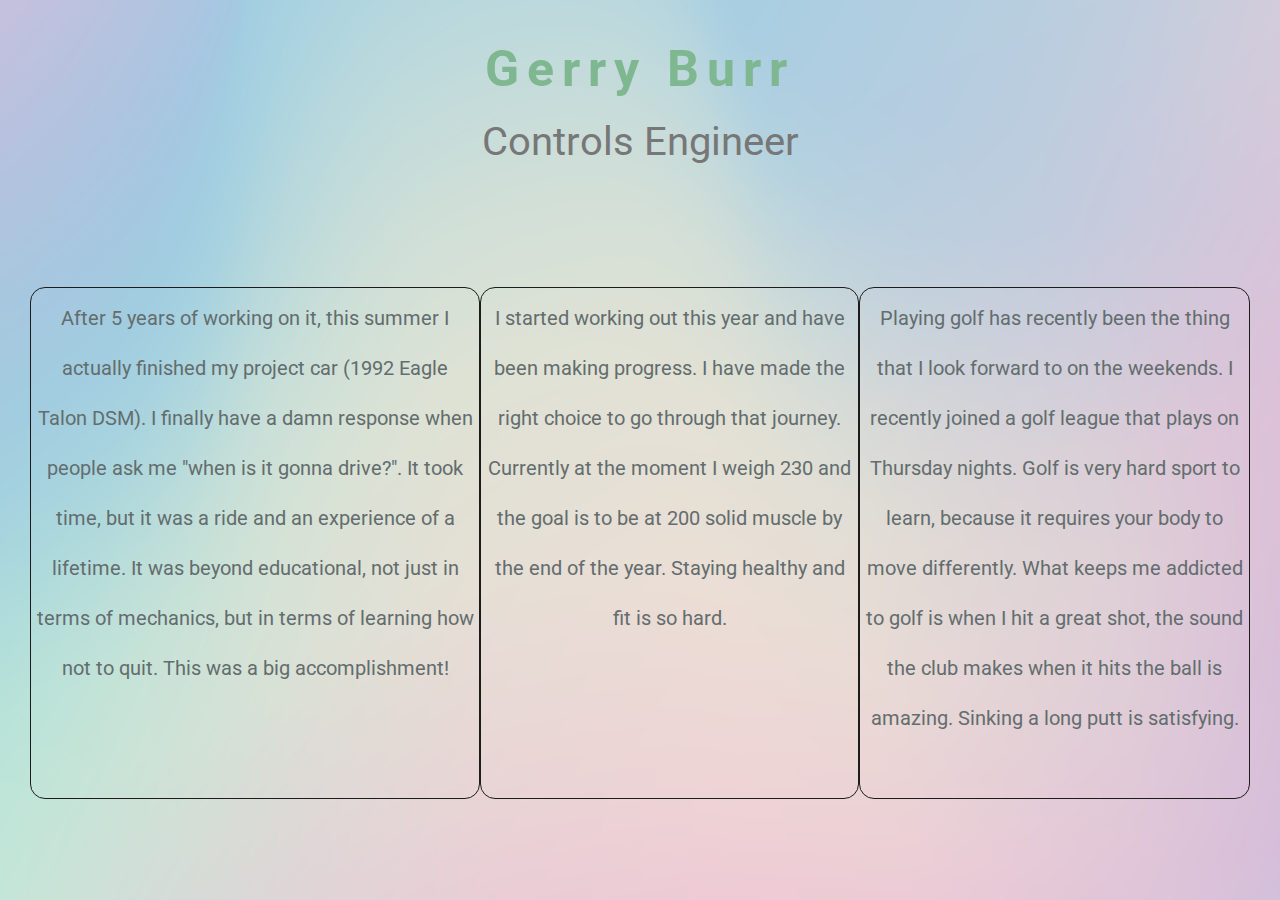
==== index.html @ 364d1c4e "Final Commit" ====
<!DOCTYPE html>
<html>
<head>
    
    <title>Gerry Burr Landing</title>
    <link rel="stylesheet" href="./style.css">

</head>
<body>

<div class="container">

    <h1>Gerry Burr</h1>
    <h2>Controls Engineer</h2>

    <div id="image-gallery">
        <div class="gallery-item">

            <figure>

                <p>
                    After 5 years of working on it, this summer I actually finished my project car (1992 Eagle Talon DSM). 
                    I finally have a damn response when people ask me "when is it gonna drive?". 
                    It took time, but it was a ride and an experience of a lifetime. 
                    It was beyond educational, not just in terms of mechanics, but in terms of learning how not to quit. 
                    This was a big accomplishment!
                </p>
            </figure>

        </div>
        
        <div class="gallery-item">
            

            <figure>
                

                <p>
                    I started working out this year and have been making progress. 
                    I have made the right choice to go through that journey. 
                    Currently at the moment I weigh 230 and the goal is to be at 200 solid muscle by the end of the year. 
                    Staying healthy and fit is so hard.
                </p>
            </figure>

        </div>
        
        <div class="gallery-item">
            

            <figure>

                <p>
                    Playing golf has recently been the thing that I look forward to on the weekends. I recently joined a golf league that plays on Thursday nights. 
                    Golf is very hard sport to learn, because it requires your body to move differently. 
                    What keeps me addicted to golf is when I hit a great shot, the sound the club makes when it hits the ball is amazing. 
                    Sinking a long putt is satisfying. 
                </p>
            </figure>

        </div>
    </div>
</div>

</body>
</html>
---- style.css ----
@import url('https://fonts.googleapis.com/css2?family=Roboto:wght@400;700&display=swap');

*{
    margin: 0;
    padding: 0;
    box-sizing: border-box;
}

html{
    font-size: 10px;
}

body{
    background-image: url('./images/Background.jpg');
    background-position: 0 1000px;
    font-family: 'Roboto', 'sans-serif';
}

.container{
    max-width: 1100;
    margin: 0 auto;
    padding: 0 3rem;
    margin-top: 4rem;
    text-align: center;
}

h1{
    color: #7EB790;
    font-size: 5rem;
    font-weight: 700;
    letter-spacing: 8px;
    margin-bottom: 2rem;
}

h2{
    color: #777;
    font-size: 4rem;
    font-weight: 400;
}

.image{
    margin-top: 10rem;
    margin-bottom: 5rem;
}

p{
    font-size: 2rem;
    color: rgb(99, 109, 110);
    line-height: 5rem;
    margin-bottom: 5rem;
}

.btn{
    display: inline-block;
    padding: 2.7 7.5rem;
    background: #f6f6f6;
    font-size: 2rem;
    text-decoration: none;
    color: #398f51;
    border-radius: 10px;
    transition: background 0.5s;
}

.btn:hover{
    background: #dadada;
}

#image-gallery {
    margin-top: 10%;
    display: grid;
    grid-template-columns: auto auto auto;
}

img {
    width: 400px;
    height: 350px;
}

.gallery-title {
    text-align: center;
    font-family: 'Oswald', Verdana, Arial, sans-serif;
    font-weight: 400;
}

figure {
    text-align: center;
}


.gallery-item {
    border: 1px solid rgb(29, 28, 28);
    border-radius: 15px;
    padding: 5px;
}
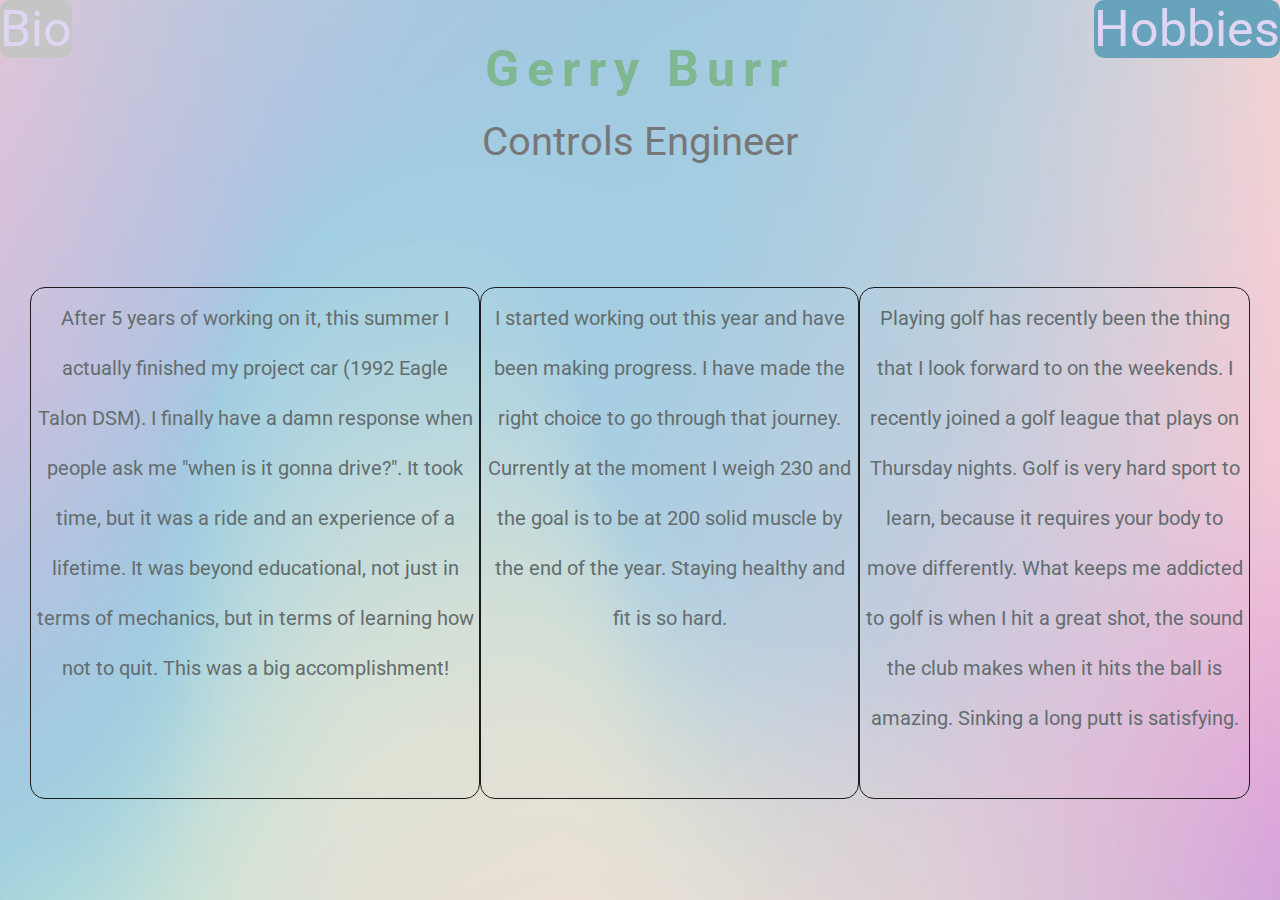
==== commit def24dbd: "btnCommit" ====
--- a/index.html
+++ b/index.html
@@ -61,6 +61,11 @@
         </div>
     </div>
 </div>
-
+<div class="btn1Content">
+    <a href="hobbies.html" class="btn1">Hobbies</a>
+</div>
+<div class="btn2Content">
+    <a href="bio.html" class="btn1">Bio</a>
+</div>
 </body>
 </html>--- a/style.css
+++ b/style.css
@@ -12,8 +12,10 @@
 
 body{
     background-image: url('./images/Background.jpg');
-    background-position: 0 1000px;
+    background-size: cover;
+    background-repeat: no-repeat;
     font-family: 'Roboto', 'sans-serif';
+    
 }
 
 .container{
@@ -50,20 +52,33 @@
     margin-bottom: 5rem;
 }
 
-.btn{
+.btn1Content{
+    position: absolute;
+    top: 0;
+    right: 0;
+}
+
+.btn1{
     display: inline-block;
     padding: 2.7 7.5rem;
-    background: #f6f6f6;
-    font-size: 2rem;
+    background: #67a3bb;
+    font-size: 5rem;
     text-decoration: none;
-    color: #398f51;
+    color: #e0d6f3;
     border-radius: 10px;
     transition: background 0.5s;
 }
 
-.btn:hover{
-    background: #dadada;
+.btn1:hover{
+    background: #c5c5c5;
 }
+
+.btn2Content{
+    position: absolute;
+    top: 0;
+    left: 0;
+}
+
 
 #image-gallery {
     margin-top: 10%;
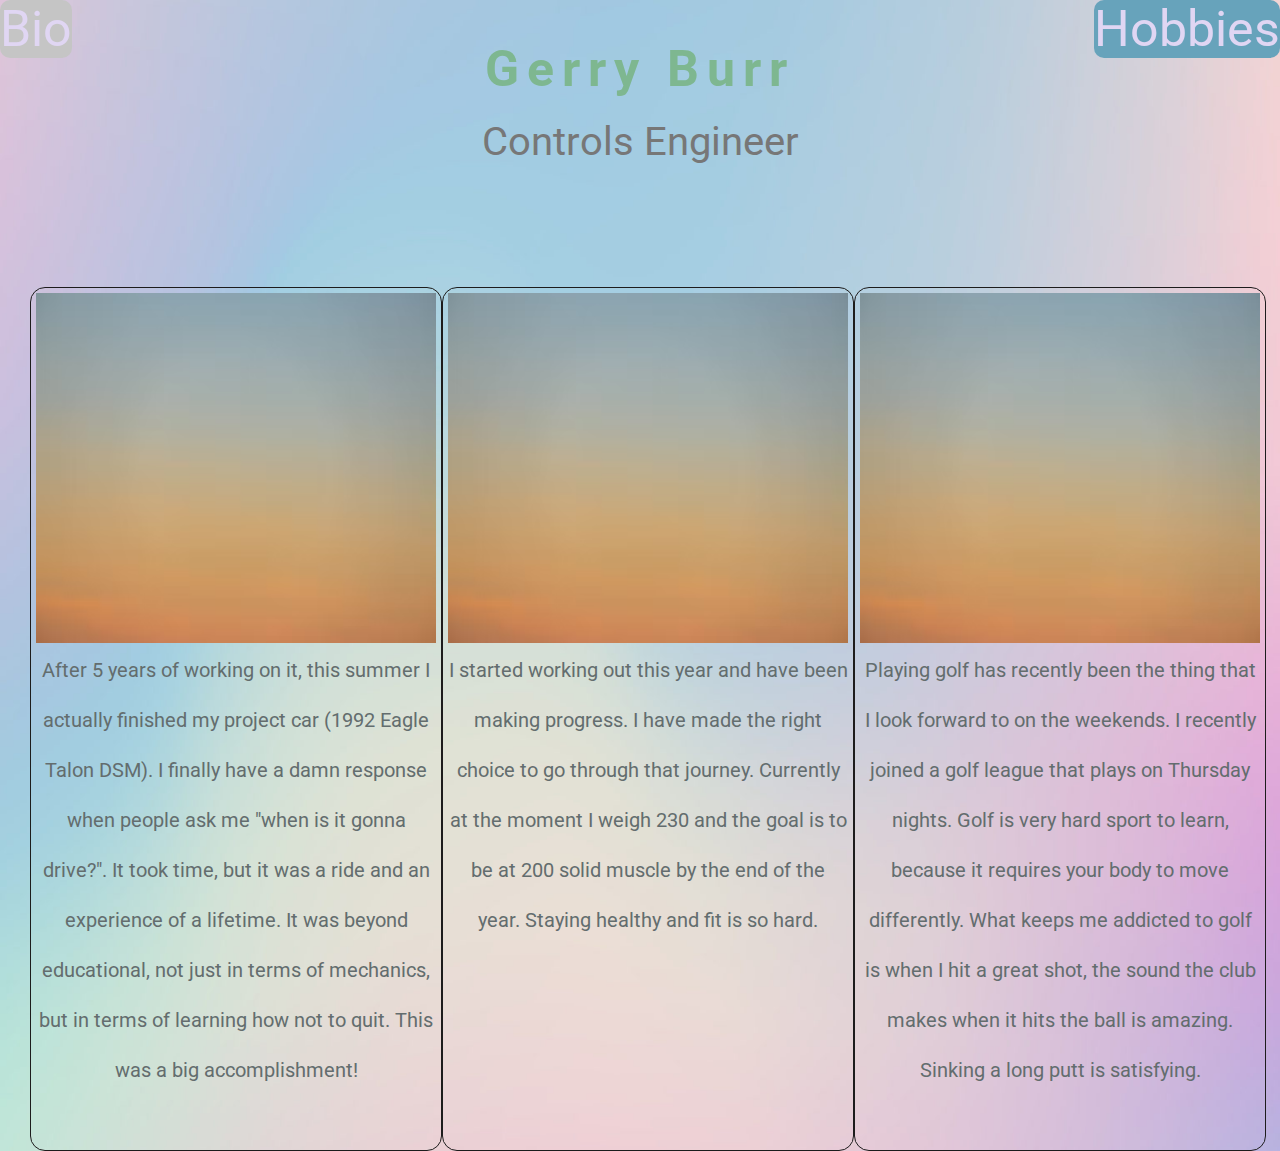
==== commit b93d04cb: "Commit" ====
--- a/index.html
+++ b/index.html
@@ -17,7 +17,7 @@
         <div class="gallery-item">
 
             <figure>
-
+                <img src="images/Background3.jpg" alt="">
                 <p>
                     After 5 years of working on it, this summer I actually finished my project car (1992 Eagle Talon DSM). 
                     I finally have a damn response when people ask me "when is it gonna drive?". 
@@ -33,7 +33,7 @@
             
 
             <figure>
-                
+                <img src="images/Background3.jpg" alt="">
 
                 <p>
                     I started working out this year and have been making progress. 
@@ -49,7 +49,7 @@
             
 
             <figure>
-
+                <img src="images/Background3.jpg" alt="">
                 <p>
                     Playing golf has recently been the thing that I look forward to on the weekends. I recently joined a golf league that plays on Thursday nights. 
                     Golf is very hard sport to learn, because it requires your body to move differently. 
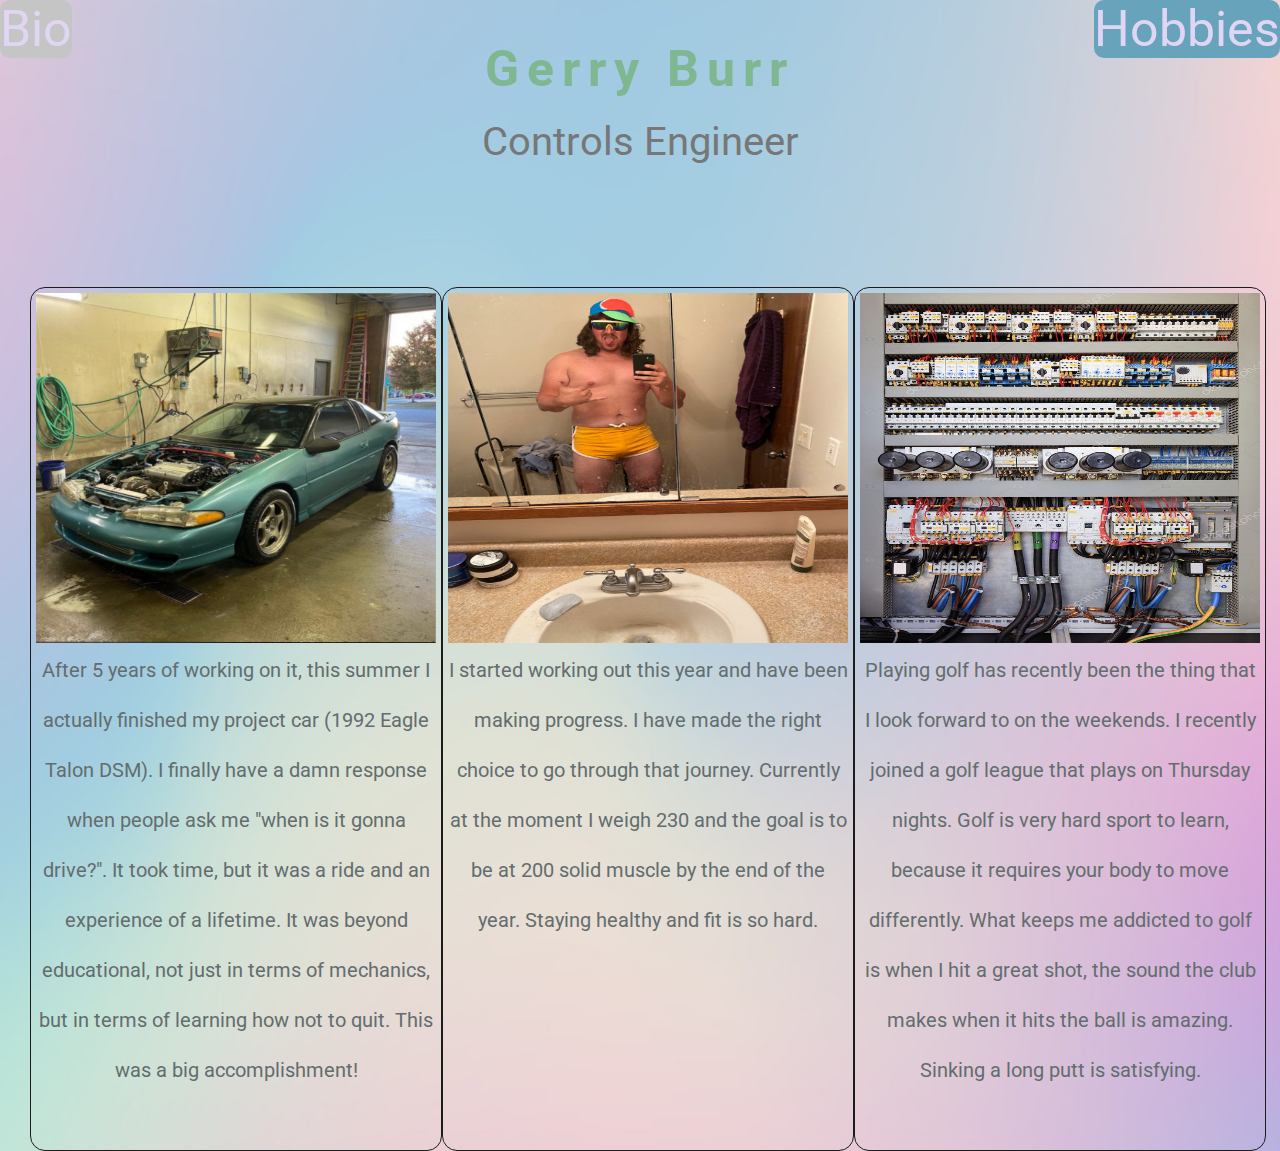
==== commit 86e1b34f: "PeerReviewCommit" ====
--- a/index.html
+++ b/index.html
@@ -17,7 +17,7 @@
         <div class="gallery-item">
 
             <figure>
-                <img src="images/Background3.jpg" alt="">
+                <img src="images/CarShop.jpg" alt="">
                 <p>
                     After 5 years of working on it, this summer I actually finished my project car (1992 Eagle Talon DSM). 
                     I finally have a damn response when people ask me "when is it gonna drive?". 
@@ -33,7 +33,7 @@
             
 
             <figure>
-                <img src="images/Background3.jpg" alt="">
+                <img src="images/GerryWorkout.jpg" alt="">
 
                 <p>
                     I started working out this year and have been making progress. 
@@ -49,7 +49,7 @@
             
 
             <figure>
-                <img src="images/Background3.jpg" alt="">
+                <img src="images/ElectricalPanel.jpg" alt="">
                 <p>
                     Playing golf has recently been the thing that I look forward to on the weekends. I recently joined a golf league that plays on Thursday nights. 
                     Golf is very hard sport to learn, because it requires your body to move differently. 
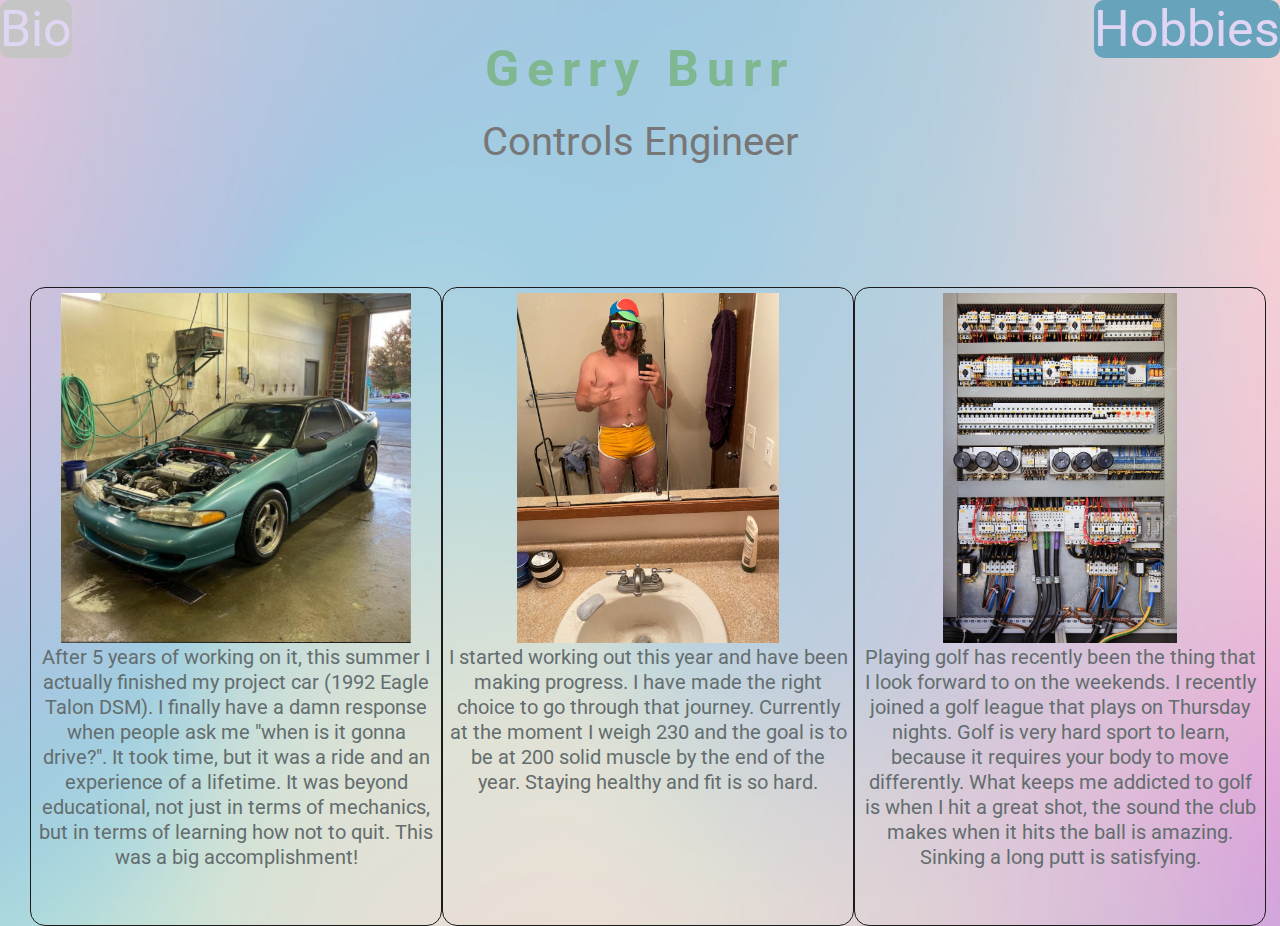
==== commit a8df5a03: "bioSite Final Commit" ====
--- a/index.html
+++ b/index.html
@@ -17,7 +17,7 @@
         <div class="gallery-item">
 
             <figure>
-                <img src="images/CarShop.jpg" alt="">
+                <img style="object-fit: contain" src="images/CarShop.jpg" alt="">
                 <p>
                     After 5 years of working on it, this summer I actually finished my project car (1992 Eagle Talon DSM). 
                     I finally have a damn response when people ask me "when is it gonna drive?". 
@@ -33,7 +33,7 @@
             
 
             <figure>
-                <img src="images/GerryWorkout.jpg" alt="">
+                <img style="object-fit: contain" src="images/GerryWorkout.jpg" alt="">
 
                 <p>
                     I started working out this year and have been making progress. 
@@ -49,7 +49,7 @@
             
 
             <figure>
-                <img src="images/ElectricalPanel.jpg" alt="">
+                <img style="object-fit: contain" src="images/ElectricalPanel.jpg" alt="">
                 <p>
                     Playing golf has recently been the thing that I look forward to on the weekends. I recently joined a golf league that plays on Thursday nights. 
                     Golf is very hard sport to learn, because it requires your body to move differently. 
--- a/style.css
+++ b/style.css
@@ -48,7 +48,7 @@
 p{
     font-size: 2rem;
     color: rgb(99, 109, 110);
-    line-height: 5rem;
+    line-height: 2.5rem;
     margin-bottom: 5rem;
 }
 
